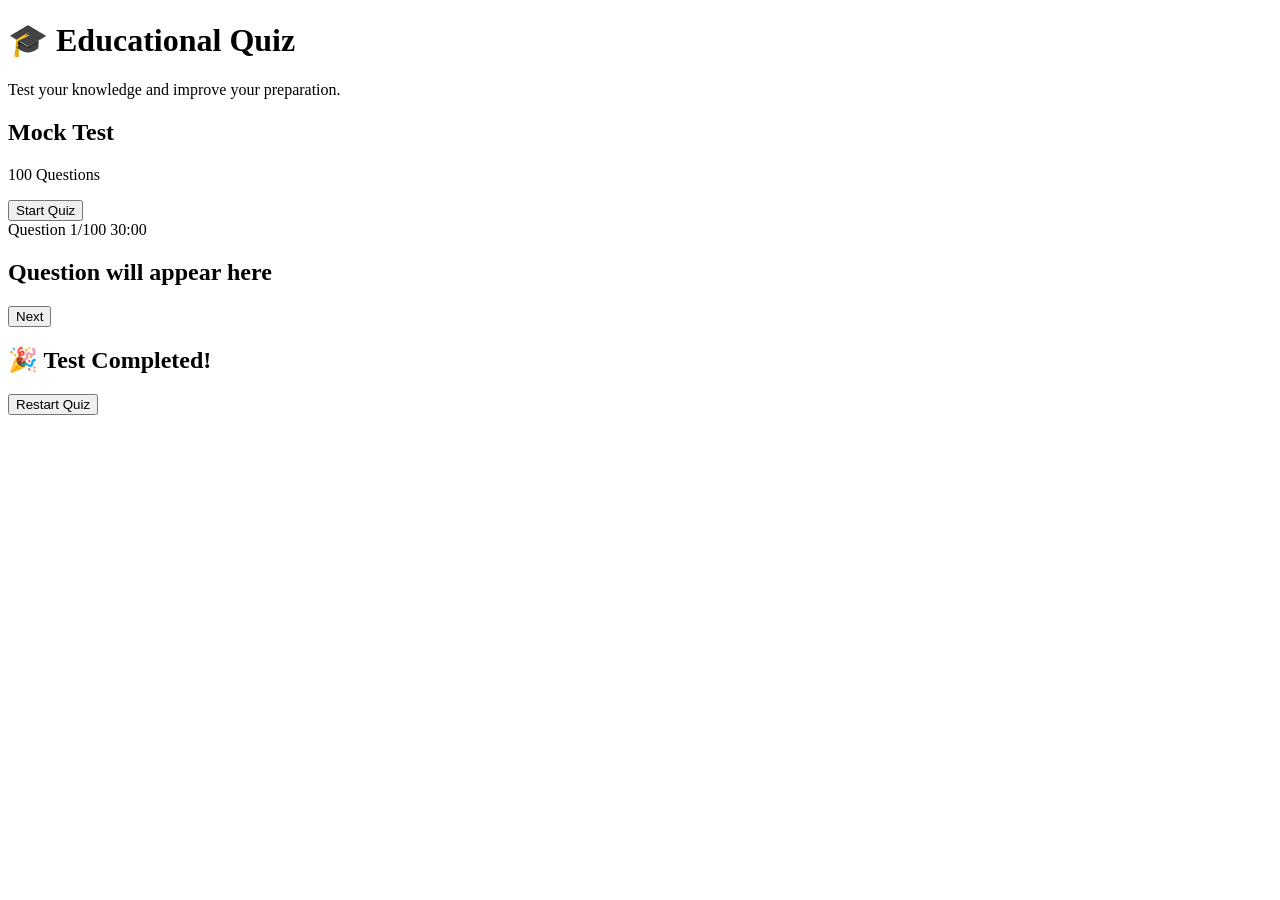
==== index.html @ 8ee5fb33 "Add initial HTML structure for Educational Quiz" ====
<!DOCTYPE html>
<html lang="en">
<head>
    <meta charset="UTF-8">
    <meta name="viewport" content="width=device-width, initial-scale=1.0">

    <title>Educational Quiz</title>

    <link rel="stylesheet" href="style.css">
</head>

<body>

    <div class="container">

        <h1>🎓 Educational Quiz</h1>

        <p class="subtitle">
            Test your knowledge and improve your preparation.
        </p>

        <div id="start-screen">

            <h2>Mock Test</h2>

            <p>100 Questions</p>

            <button onclick="startQuiz()">
                Start Quiz
            </button>

        </div>

        <div id="quiz-screen" class="hidden">

            <div class="top-bar">

                <span id="question-number">
                    Question 1/100
                </span>

                <span id="timer">
                    30:00
                </span>

            </div>

            <div class="progress-container">
                <div id="progress"></div>
            </div>

            <h2 id="question">
                Question will appear here
            </h2>

            <div id="options"></div>

            <button id="next-btn" onclick="nextQuestion()">
                Next
            </button>

        </div>

        <div id="result-screen" class="hidden">

            <h2>🎉 Test Completed!</h2>

            <p id="score"></p>

            <button onclick="restartQuiz()">
                Restart Quiz
            </button>

        </div>

    </div>

    <script src="script.js"></script>

</body>
</html>
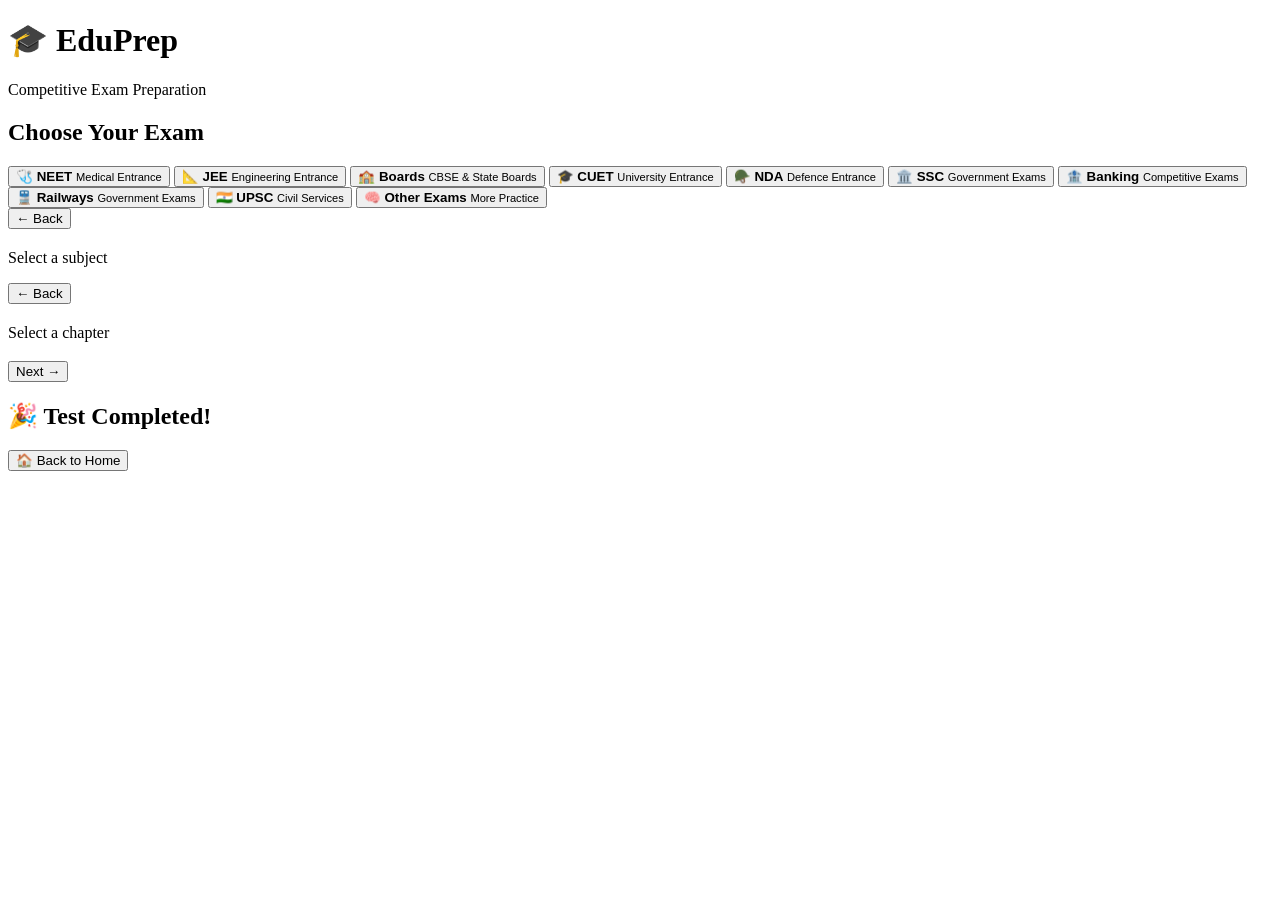
==== commit 57477d9a: "Add initial HTML structure for EduPrep app" ====
--- a/index.html
+++ b/index.html
@@ -4,78 +4,179 @@
     <meta charset="UTF-8">
     <meta name="viewport" content="width=device-width, initial-scale=1.0">
 
-    <title>Educational Quiz</title>
+    <title>EduPrep - Competitive Exam Practice</title>
 
     <link rel="stylesheet" href="style.css">
 </head>
 
 <body>
 
-    <div class="container">
+<div class="container">
 
-        <h1>🎓 Educational Quiz</h1>
+    <!-- HEADER -->
+    <header>
+        <h1>🎓 EduPrep</h1>
+        <p>Competitive Exam Preparation</p>
+    </header>
 
-        <p class="subtitle">
-            Test your knowledge and improve your preparation.
-        </p>
 
-        <div id="start-screen">
+    <!-- HOME -->
+    <section id="home-screen">
 
-            <h2>Mock Test</h2>
+        <h2>Choose Your Exam</h2>
 
-            <p>100 Questions</p>
+        <div class="exam-grid">
 
-            <button onclick="startQuiz()">
-                Start Quiz
+            <button onclick="openExam('neet')">
+                🩺
+                <strong>NEET</strong>
+                <small>Medical Entrance</small>
+            </button>
+
+            <button onclick="openExam('jee')">
+                📐
+                <strong>JEE</strong>
+                <small>Engineering Entrance</small>
+            </button>
+
+            <button onclick="openExam('boards')">
+                🏫
+                <strong>Boards</strong>
+                <small>CBSE & State Boards</small>
+            </button>
+
+            <button onclick="openExam('cuet')">
+                🎓
+                <strong>CUET</strong>
+                <small>University Entrance</small>
+            </button>
+
+            <button onclick="openExam('nda')">
+                🪖
+                <strong>NDA</strong>
+                <small>Defence Entrance</small>
+            </button>
+
+            <button onclick="openExam('ssc')">
+                🏛️
+                <strong>SSC</strong>
+                <small>Government Exams</small>
+            </button>
+
+            <button onclick="openExam('banking')">
+                🏦
+                <strong>Banking</strong>
+                <small>Competitive Exams</small>
+            </button>
+
+            <button onclick="openExam('railway')">
+                🚆
+                <strong>Railways</strong>
+                <small>Government Exams</small>
+            </button>
+
+            <button onclick="openExam('upsc')">
+                🇮🇳
+                <strong>UPSC</strong>
+                <small>Civil Services</small>
+            </button>
+
+            <button onclick="openExam('other')">
+                🧠
+                <strong>Other Exams</strong>
+                <small>More Practice</small>
             </button>
 
         </div>
 
-        <div id="quiz-screen" class="hidden">
+    </section>
 
-            <div class="top-bar">
 
-                <span id="question-number">
-                    Question 1/100
-                </span>
+    <!-- SUBJECT SCREEN -->
+    <section id="subject-screen" class="hidden">
 
-                <span id="timer">
-                    30:00
-                </span>
+        <button class="back-btn" onclick="goHome()">
+            ← Back
+        </button>
 
-            </div>
+        <h2 id="exam-title"></h2>
 
-            <div class="progress-container">
-                <div id="progress"></div>
-            </div>
+        <p>Select a subject</p>
 
-            <h2 id="question">
-                Question will appear here
-            </h2>
+        <div id="subject-list"></div>
 
-            <div id="options"></div>
+    </section>
 
-            <button id="next-btn" onclick="nextQuestion()">
-                Next
-            </button>
+
+    <!-- CHAPTER SCREEN -->
+    <section id="chapter-screen" class="hidden">
+
+        <button class="back-btn" onclick="showSubjects()">
+            ← Back
+        </button>
+
+        <h2 id="subject-title"></h2>
+
+        <p>Select a chapter</p>
+
+        <div id="chapter-list"></div>
+
+    </section>
+
+
+    <!-- QUIZ SCREEN -->
+    <section id="quiz-screen" class="hidden">
+
+        <div class="quiz-top">
+
+            <span id="quiz-subject"></span>
+
+            <span id="question-number"></span>
 
         </div>
 
-        <div id="result-screen" class="hidden">
+        <div class="progress-container">
 
-            <h2>🎉 Test Completed!</h2>
-
-            <p id="score"></p>
-
-            <button onclick="restartQuiz()">
-                Restart Quiz
-            </button>
+            <div id="progress"></div>
 
         </div>
 
-    </div>
+        <h2 id="question"></h2>
 
-    <script src="script.js"></script>
+        <div id="options"></div>
+
+        <button id="next-btn" onclick="nextQuestion()">
+            Next →
+        </button>
+
+    </section>
+
+
+    <!-- RESULT SCREEN -->
+    <section id="result-screen" class="hidden">
+
+        <h2>🎉 Test Completed!</h2>
+
+        <div class="result-box">
+
+            <p id="result-exam"></p>
+
+            <p id="result-score"></p>
+
+            <p id="result-percentage"></p>
+
+        </div>
+
+        <button onclick="goHome()">
+            🏠 Back to Home
+        </button>
+
+    </section>
+
+</div>
+
+
+<script src="script.js"></script>
 
 </body>
-</html>
+              </html>
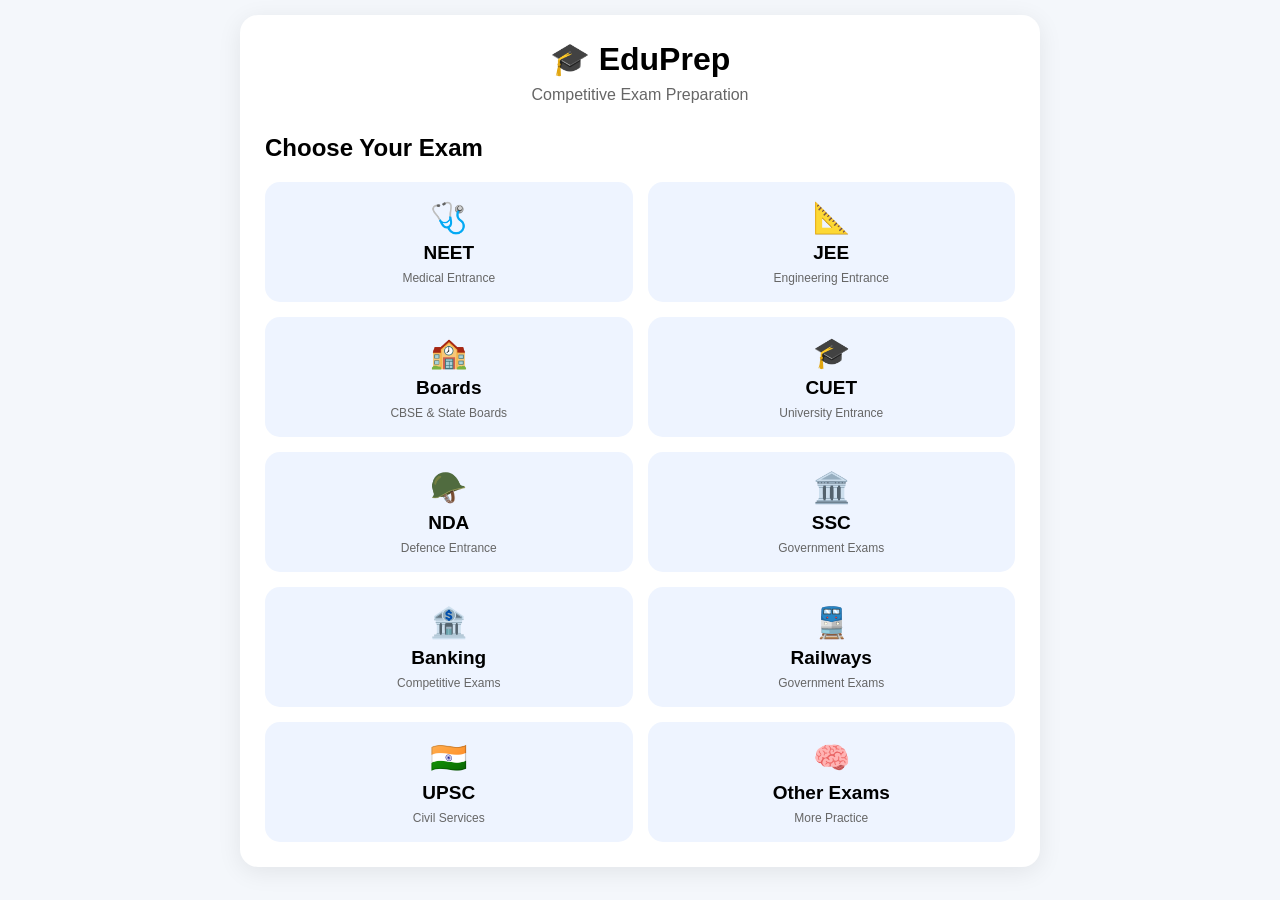
==== commit 47a84f80: "Replace Back to Home text with cache-busted script tag" ====
--- a/index.html
+++ b/index.html
@@ -168,7 +168,7 @@
         </div>
 
         <button onclick="goHome()">
-            🏠 Back to Home
+            <script src="./script.js?v=3"></script>
         </button>
 
     </section>
--- a/style.css
+++ b/style.css
@@ -0,0 +1,249 @@
+* {
+    box-sizing: border-box;
+    margin: 0;
+    padding: 0;
+}
+
+body {
+    font-family: Arial, sans-serif;
+    background: #f4f7fb;
+    min-height: 100vh;
+    padding: 15px;
+}
+
+.container {
+    max-width: 800px;
+    margin: auto;
+    background: white;
+    min-height: 90vh;
+    padding: 25px;
+    border-radius: 18px;
+    box-shadow: 0 5px 25px rgba(0, 0, 0, 0.08);
+}
+
+/* HEADER */
+
+header {
+    text-align: center;
+    margin-bottom: 30px;
+}
+
+header h1 {
+    font-size: 32px;
+    margin-bottom: 8px;
+}
+
+header p {
+    color: #666;
+}
+
+/* HEADINGS */
+
+h2 {
+    margin-bottom: 12px;
+}
+
+section > p {
+    color: #666;
+    margin-bottom: 20px;
+}
+
+/* EXAM GRID */
+
+.exam-grid {
+    display: grid;
+    grid-template-columns: repeat(2, 1fr);
+    gap: 15px;
+    margin-top: 20px;
+}
+
+.exam-grid button {
+    min-height: 120px;
+    border: none;
+    border-radius: 15px;
+    background: #eef4ff;
+    cursor: pointer;
+    padding: 15px;
+    display: flex;
+    flex-direction: column;
+    align-items: center;
+    justify-content: center;
+    gap: 7px;
+    font-size: 30px;
+}
+
+.exam-grid button strong {
+    font-size: 19px;
+}
+
+.exam-grid button small {
+    font-size: 12px;
+    color: #666;
+}
+
+.exam-grid button:hover {
+    transform: translateY(-2px);
+}
+
+/* SUBJECTS & CHAPTERS */
+
+#subject-list,
+#chapter-list {
+    display: grid;
+    gap: 12px;
+    margin-top: 20px;
+}
+
+.subject-btn,
+.chapter-btn {
+    width: 100%;
+    padding: 18px;
+    border: none;
+    border-radius: 12px;
+    background: #eef4ff;
+    text-align: left;
+    font-size: 17px;
+    cursor: pointer;
+}
+
+.subject-btn:hover,
+.chapter-btn:hover {
+    background: #dce9ff;
+}
+
+/* BUTTONS */
+
+button {
+    font-family: inherit;
+}
+
+.back-btn {
+    border: none;
+    background: transparent;
+    color: #2563eb;
+    font-size: 16px;
+    cursor: pointer;
+    margin-bottom: 20px;
+}
+
+#next-btn,
+#result-screen button {
+    width: 100%;
+    padding: 15px;
+    margin-top: 20px;
+    border: none;
+    border-radius: 10px;
+    background: #2563eb;
+    color: white;
+    font-size: 17px;
+    cursor: pointer;
+}
+
+/* QUIZ */
+
+.quiz-top {
+    display: flex;
+    justify-content: space-between;
+    font-weight: bold;
+    margin-bottom: 15px;
+}
+
+.progress-container {
+    width: 100%;
+    height: 8px;
+    background: #ddd;
+    border-radius: 10px;
+    margin-bottom: 25px;
+    overflow: hidden;
+}
+
+#progress {
+    width: 0%;
+    height: 100%;
+    background: #2563eb;
+    transition: width 0.3s;
+}
+
+#question {
+    line-height: 1.4;
+    margin-bottom: 20px;
+}
+
+.option {
+    padding: 16px;
+    margin: 10px 0;
+    border: 2px solid #ddd;
+    border-radius: 12px;
+    cursor: pointer;
+    transition: 0.2s;
+}
+
+.option:hover {
+    background: #f5f8ff;
+}
+
+.option.selected {
+    border-color: #2563eb;
+    background: #e7efff;
+}
+
+/* RESULT */
+
+.result-box {
+    text-align: center;
+    padding: 25px;
+    margin-top: 20px;
+    background: #f4f7fb;
+    border-radius: 15px;
+}
+
+.result-box p {
+    font-size: 20px;
+    margin: 12px;
+}
+
+/* HIDDEN */
+
+.hidden {
+    display: none !important;
+}
+
+/* MOBILE */
+
+@media (max-width: 550px) {
+
+    body {
+        padding: 8px;
+    }
+
+    .container {
+        padding: 18px;
+        border-radius: 12px;
+    }
+
+    header h1 {
+        font-size: 27px;
+    }
+
+    .exam-grid {
+        grid-template-columns: 1fr 1fr;
+        gap: 10px;
+    }
+
+    .exam-grid button {
+        min-height: 105px;
+        font-size: 26px;
+    }
+
+    .exam-grid button strong {
+        font-size: 16px;
+    }
+
+    .exam-grid button small {
+        font-size: 10px;
+    }
+
+    #question {
+        font-size: 20px;
+    }
+}
